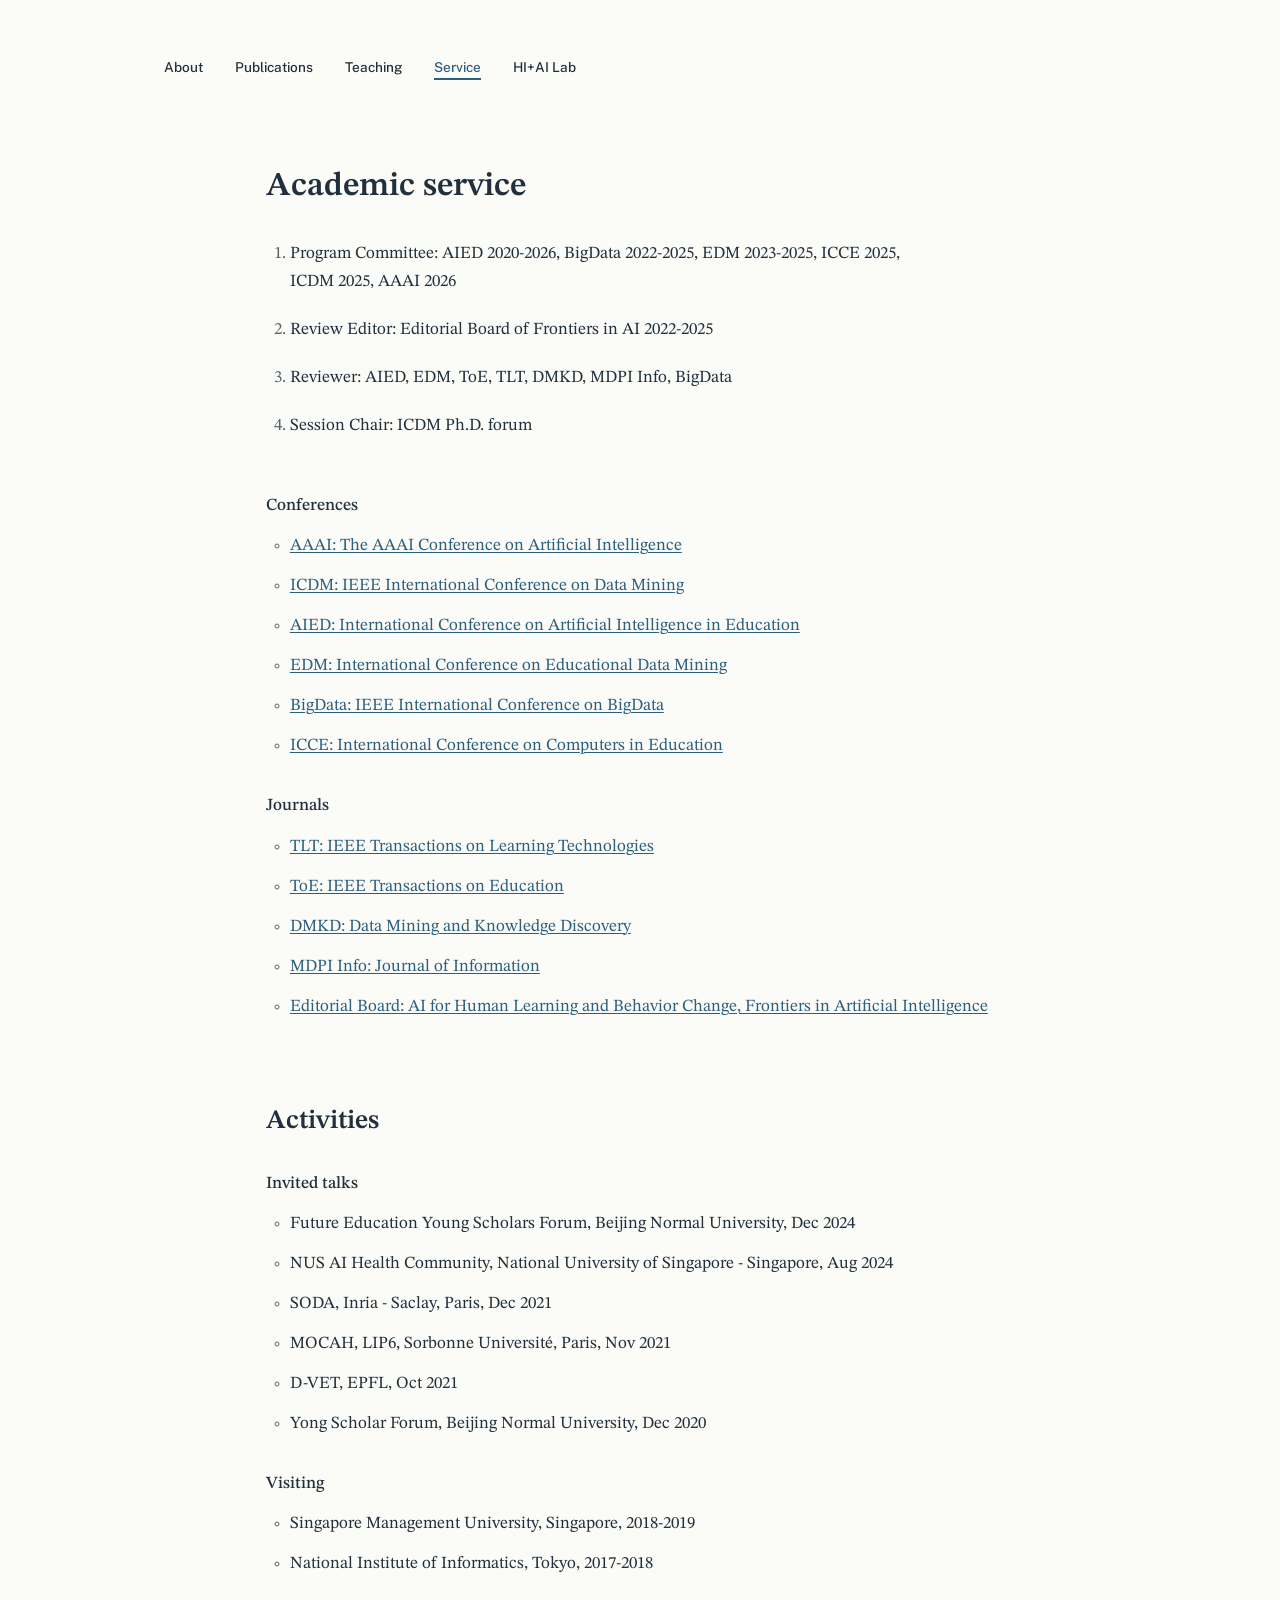
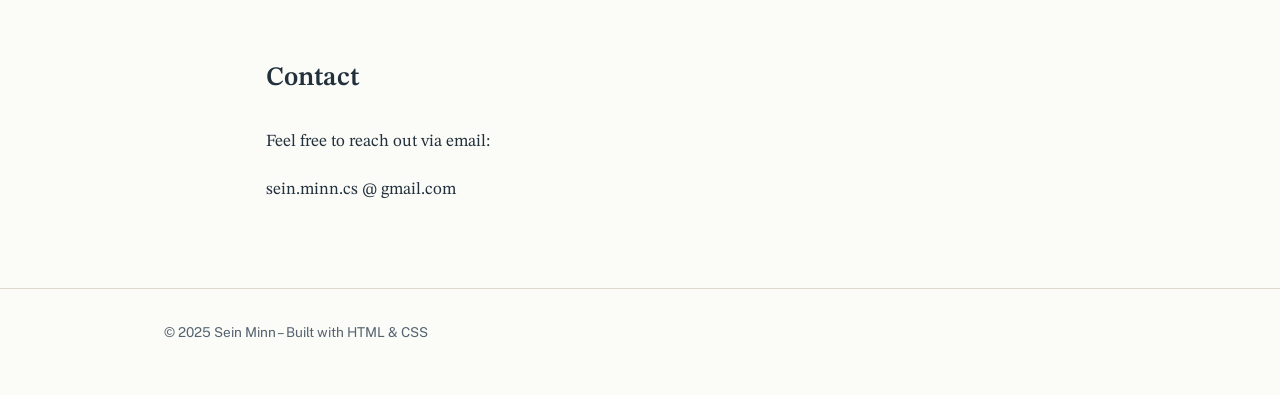
==== activities.html @ b14426c2 "Redesign: scholarly type system, content unchanged Every word, link, heading and the spaced email ad" ====
<!DOCTYPE html>
<html lang="en">
<head>
  <meta charset="utf-8">
  <meta name="viewport" content="width=device-width, initial-scale=1">
  <title> Service - Sein Minn</title>
  <link rel="preconnect" href="https://fonts.googleapis.com">
  <link rel="preconnect" href="https://fonts.gstatic.com" crossorigin>
  <link rel="stylesheet" href="https://fonts.googleapis.com/css2?family=Public+Sans:wght@400;500&family=STIX+Two+Text:ital,wght@0,400;0,500;0,600;1,400&display=swap">
  <link rel="stylesheet" href="styles.css">
</head>
<body>
  <header class="site-header">
    <nav class="site-nav frame" aria-label="Primary">
      <a href="index.html">About</a>
      <a href="publications.html">Publications</a>
      <a href="teaching.html">Teaching</a>
      <a href="activities.html" aria-current="page">Service</a>
      <a href="lab.html">HI+AI Lab</a>
    </nav>
  </header>

  <main>
    <section id="Service" class="col">
      <h1>Academic service</h1>
      <ol class="citation-list">
        <li>Program Committee: AIED 2020-2026, BigData 2022-2025, EDM 2023-2025, ICCE 2025, ICDM 2025, AAAI 2026</li>
        <li>Review Editor: Editorial Board of Frontiers in AI 2022-2025</li>
        <li>Reviewer: AIED, EDM, ToE, TLT, DMKD, MDPI Info, BigData</li>
        <li>Session Chair: ICDM Ph.D. forum</li>
      </ol>

      <ul class="venues">
        <li>
          Conferences
          <ul>
            <li><a href="https://aaai.org/conference/aaai/" target="_blank">AAAI: The AAAI Conference on Artificial Intelligence</a></li>
            <li><a href="https://ieeexplore.ieee.org/xpl/conhome/1000179/all-proceedings" target="_blank">ICDM: IEEE International Conference on Data Mining</a></li>
            <li><a href="https://iaied.org/conferences" target="_blank">AIED: International Conference on Artificial Intelligence in Education</a></li>
            <li><a href="https://educationaldatamining.org/conferences/" target="_blank">EDM: International Conference on Educational Data Mining</a></li>
            <li><a href="https://bigdataieee.org/" target="_blank">BigData: IEEE International Conference on BigData</a></li>
            <li><a href="https://dblp.org/db/conf/icce/index.html" target="_blank">ICCE: International Conference on Computers in Education</a></li>
          </ul>
        </li>
        <li>
          Journals
          <ul>
            <li><a href="https://ieeexplore.ieee.org/xpl/RecentIssue.jsp?punumber=4620076" target="_blank">TLT: IEEE Transactions on Learning Technologies</a></li>
            <li><a href="https://ieeexplore.ieee.org/xpl/RecentIssue.jsp?punumber=13" target="_blank">ToE: IEEE Transactions on Education</a></li>
            <li><a href="https://link.springer.com/journal/10618" target="_blank">DMKD: Data Mining and Knowledge Discovery</a></li>
            <li><a href="https://www.mdpi.com/journal/information" target="_blank">MDPI Info: Journal of Information</a></li>
            <li><a href="https://www.frontiersin.org/journals/artificial-intelligence/sections/ai-for-human-learning-and-behavior-change" target="_blank">Editorial Board: AI for Human Learning and Behavior Change, Frontiers in Artificial Intelligence</a></li>
          </ul>
        </li>
      </ul>
    </section>

    <section id="Activities" class="col">
      <h2>Activities</h2>
      <ul class="venues">
        <li>
          Invited talks
          <ul>
            <li>Future Education Young Scholars Forum, Beijing Normal University, Dec 2024</li>
            <li>NUS AI Health Community, National University of Singapore - Singapore, Aug 2024</li>
            <li>SODA, Inria - Saclay, Paris, Dec 2021</li>
            <li>MOCAH, LIP6, Sorbonne Université, Paris, Nov 2021</li>
            <li>D-VET, EPFL, Oct 2021</li>
            <li>Yong Scholar Forum, Beijing Normal University, Dec 2020</li>
          </ul>
        </li>
        <li>
          Visiting
          <ul>
            <li>Singapore Management University, Singapore, 2018-2019</li>
            <li>National Institute of Informatics, Tokyo, 2017-2018</li>
          </ul>
        </li>
      </ul>
    </section>

    <section id="contact" class="col">
      <h2>Contact</h2>
      <p>Feel free to reach out via email:</p>
      <p class="contact-email">sein.minn.cs @ gmail.com</p>
    </section>
  </main>

  <footer class="site-footer">
    <div class="frame">© 2025 Sein Minn – Built with HTML &amp; CSS</div>
  </footer>
</body>
</html>
---- styles.css ----
/* ============================================================================
   Sein Minn — academic portfolio
   One stylesheet, no build step. Organised top-down:
   tokens > reset > base type > layout > components > page overrides > queries.
   Every colour, size and space is a custom property; raw values below :root
   are limited to hairline border widths.
   ========================================================================== */

/* --- Tokens --------------------------------------------------------------- */

:root {
  /* Colour. --accent is reserved for interactive and wayfinding elements. */
  --paper: #FBFBF8;
  --band: #F3F1EA;
  --ink: #22303C;
  --ink-soft: #54636F;
  --accent: #2C5F7C;
  --accent-deep: #1E4258;
  --rule: #DDD9CF;

  /* Type */
  --serif: "STIX Two Text", Georgia, "Times New Roman", serif;
  --sans: "Public Sans", -apple-system, BlinkMacSystemFont, "Segoe UI", sans-serif;

  --t1: 0.8rem;
  --t2: 1rem;
  --t3: 1.25rem;
  --t4: 1.563rem;
  --t5: 1.953rem;
  --t6: 2.441rem;

  --leading-prose: 1.65;
  --leading-tight: 1.25;

  /* Space */
  --s1: 4px;
  --s2: 8px;
  --s3: 12px;
  --s4: 20px;
  --s5: 32px;
  --s6: 52px;
  --s7: 84px;

  /* Layout */
  --gutter: var(--s4);
  --measure: 44rem;   /* the reading column: prose, headings, lists, portrait row */
  --frame: 56rem;     /* chrome only: nav and footer */
  --portrait: 12.5rem;
  --date-col: 6rem;

  --motion: 140ms;
}

/* --- Reset ---------------------------------------------------------------- */

*,
*::before,
*::after {
  box-sizing: border-box;
}

/* Margins flow one direction: bottom margins plus section padding, so no two
   components ever fight over the gap between them. The single exception is a
   nested list, which has no preceding element to hang a bottom margin off. */
body,
h1,
h2,
h3,
h4,
p,
ul,
ol,
figure,
blockquote {
  margin: 0;
}

img {
  display: block;
  max-width: 100%;
  height: auto;
}

/* --- Base type ------------------------------------------------------------ */

html {
  -webkit-text-size-adjust: 100%;
  font-size: 106.25%; /* 17px root — STIX needs it; the whole rem scale follows */
}

body {
  background-color: var(--paper);
  color: var(--ink);
  font-family: var(--serif);
  font-size: var(--t2);
  line-height: var(--leading-prose);
  font-synthesis-weight: none;
}

p {
  margin-bottom: var(--s4);
}

p:last-child {
  margin-bottom: 0;
}

h1,
h2,
h3,
h4 {
  font-family: var(--serif);
  font-weight: 600;
  line-height: var(--leading-tight);
  color: var(--ink);
  margin-bottom: var(--s5);
}

h1 {
  font-size: var(--t5);
}

h2 {
  font-size: var(--t4);
}

h3 {
  font-size: var(--t3);
}

h4 {
  font-size: var(--t2);
  margin-bottom: var(--s3);
}

strong {
  font-weight: 600;
}

/* Prose links keep their underline — this audience expects it. Only the nav
   and the profile row opt out. */
a {
  color: var(--accent);
  text-decoration: underline;
  text-decoration-thickness: 1px;
  text-underline-offset: 2px;
}

a:hover {
  color: var(--accent-deep);
}

:focus-visible {
  outline: 2px solid var(--accent-deep);
  outline-offset: 2px;
}

/* --- Layout primitives ---------------------------------------------------- */

.frame,
.col {
  width: 100%;
  margin-inline: auto;
  padding-inline: var(--gutter);
}

.frame {
  max-width: calc(var(--frame) + 2 * var(--gutter));
}

.col {
  max-width: calc(var(--measure) + 2 * var(--gutter));
}

main {
  padding-top: var(--s7);
}

main > * + * {
  margin-top: var(--s7);
}

/* --- Lists ---------------------------------------------------------------- */

/* Hanging indent is the browser default with outside markers; the job here is
   the rhythm between items and a quieter marker. */
ul,
ol {
  padding-left: 1.4em;
}

li {
  margin-bottom: var(--s3);
}

li:last-child {
  margin-bottom: 0;
}

li::marker {
  color: var(--ink-soft);
}

li > ul,
li > ol {
  margin-top: var(--s3);
}

/* --- Nav ------------------------------------------------------------------ */

.site-header {
  padding-block: var(--s5) 0;
}

.site-nav {
  display: flex;
  flex-wrap: wrap;
  gap: var(--s2) var(--s5);
}

.site-nav a {
  font-family: var(--sans);
  font-size: var(--t1);
  font-weight: 500;
  color: var(--ink);
  text-decoration: none;
  padding-block: var(--s1);
}

.site-nav a:hover {
  color: var(--accent-deep);
  text-decoration: underline;
  text-decoration-thickness: 1px;
  text-underline-offset: 6px;
}

.site-nav a[aria-current="page"] {
  color: var(--accent);
  text-decoration: underline;
  text-decoration-thickness: 2px;
  text-underline-offset: 6px;
}

/* --- Epigraph ------------------------------------------------------------- */

/* The site's single large typographic moment (DECISIONS D-03). The rule sits on
   the paragraph, not the column, so it lands on the page's reading edge rather
   than out in the gutter. */
.epigraph p {
  border-left: 3px solid var(--accent);
  padding-left: var(--s5);
  max-width: calc(32ch + var(--s5));
  font-size: clamp(1.6rem, 4vw, 2.6rem);
  font-weight: 400;
  line-height: var(--leading-tight);
  text-wrap: pretty;
}

/* --- Profile -------------------------------------------------------------- */

.profile-links {
  font-family: var(--sans);
  font-size: var(--t1);
  color: var(--rule); /* inherited by the literal "|" separators */
}

.profile-links a {
  text-decoration: none;
}

.profile-links a:hover {
  text-decoration: underline;
  text-decoration-thickness: 1px;
  text-underline-offset: 3px;
}

.profile {
  display: grid;
  gap: var(--s5);
}

.portrait {
  width: var(--portrait);
  aspect-ratio: 4 / 5;
  object-fit: cover;
  border-radius: 4px;
}

/* --- News timeline -------------------------------------------------------- */

/* The only list on the site that gets a spine, because News is the only list
   that is genuinely a time sequence (DECISIONS D-08). */
.news-list {
  list-style: none;
  padding-left: var(--s5);
  border-left: 1px solid var(--rule);
}

.news-list li {
  margin-bottom: var(--s4);
  max-width: 80ch;
}

.news-date {
  font-family: var(--sans);
  font-size: var(--t1);
  font-weight: 500;
  color: var(--ink-soft);
  display: block;
  margin-bottom: var(--s1);
}

/* --- Recruitment band ----------------------------------------------------- */

/* The site's only full-bleed background (DECISIONS D-09). Resist adding more. */
.recruit-band {
  background-color: var(--band);
  padding-block: var(--s6);
}

.recruit-label {
  margin-bottom: var(--s2);
}

p:has(+ .recruit-label) {
  margin-bottom: var(--s6);
}

.requirements {
  padding-left: var(--s4);
}

/* Each requirement keeps its literal "- [ ]" characters; the hanging indent
   just lets that authored marker behave like one. */
.req,
.req-note {
  display: block;
}

.req {
  padding-left: 2.6rem;
  text-indent: -2.6rem;
}

.req:has(+ .req-note) {
  margin-bottom: var(--s3);
}

/* --- Contact -------------------------------------------------------------- */

/* The email line is deliberately unstyled: body serif, body size, the authored
   spacing left alone (DECISIONS D-10). The .contact-email hook stays in the
   markup for any later progressive enhancement. */

/* --- Footer --------------------------------------------------------------- */

.site-footer {
  margin-top: var(--s7);
  padding-block: var(--s5) var(--s6);
  font-family: var(--sans);
  font-size: var(--t1);
  color: var(--ink-soft);
  border-top: 1px solid var(--rule);
}

/* --- Page overrides ------------------------------------------------------- */

/* The old stylesheet carried the lab's name in red; D-05 allows no second
   accent, so the emphasis the author wanted is carried by weight alone. */
.lab-name {
  font-weight: 600;
}

/* Two-level service/activity lists. The outer item is a category label, not an
   entry, so it drops its marker and picks up weight; the entries under it keep
   the base list treatment. */
.venues {
  list-style: none;
  padding-left: 0;
}

.venues > li {
  margin-bottom: var(--s5);
  font-weight: 500;
}

.venues > li > ul {
  font-weight: 400;
}

.citation-list:has(+ .venues) {
  margin-bottom: var(--s6);
}

/* Publications and the lab's project entries: citation text stays as authored,
   so the only job is a comfortable measure and breathing room between entries. */
.citation-list li {
  margin-bottom: var(--s4);
  max-width: 80ch;
}

.project {
  margin-bottom: var(--s7);
}

.project:last-child {
  margin-bottom: 0;
}

.project h4 {
  font-family: var(--sans);
  font-size: var(--t1);
  font-weight: 500;
  color: var(--ink-soft);
  margin-bottom: var(--s3);
}

.lede {
  max-width: 72ch;
}

/* --- Media queries -------------------------------------------------------- */

@media (min-width: 768px) {
  :root {
    --gutter: var(--s6);
  }

  .site-header {
    padding-block: var(--s6) 0;
  }

  .profile {
    grid-template-columns: var(--portrait) 1fr;
    align-items: start;
    column-gap: var(--s5);
  }

  /* Dates step out of the flow into their own column, turning the list into a
     two-column timeline. The span is left in place in the source. */
  .news-list li {
    position: relative;
    padding-left: calc(var(--date-col) + var(--s4));
  }

  .news-date {
    position: absolute;
    left: 0;
    top: 0;
    width: var(--date-col);
    margin-bottom: 0;
    line-height: var(--leading-prose);
  }
}

@media (max-width: 479px) {
  .epigraph p {
    padding-left: var(--s4);
    font-size: var(--t4);
  }
}

@media (prefers-reduced-motion: no-preference) {
  a {
    transition: color var(--motion) ease, text-decoration-color var(--motion) ease;
  }
}
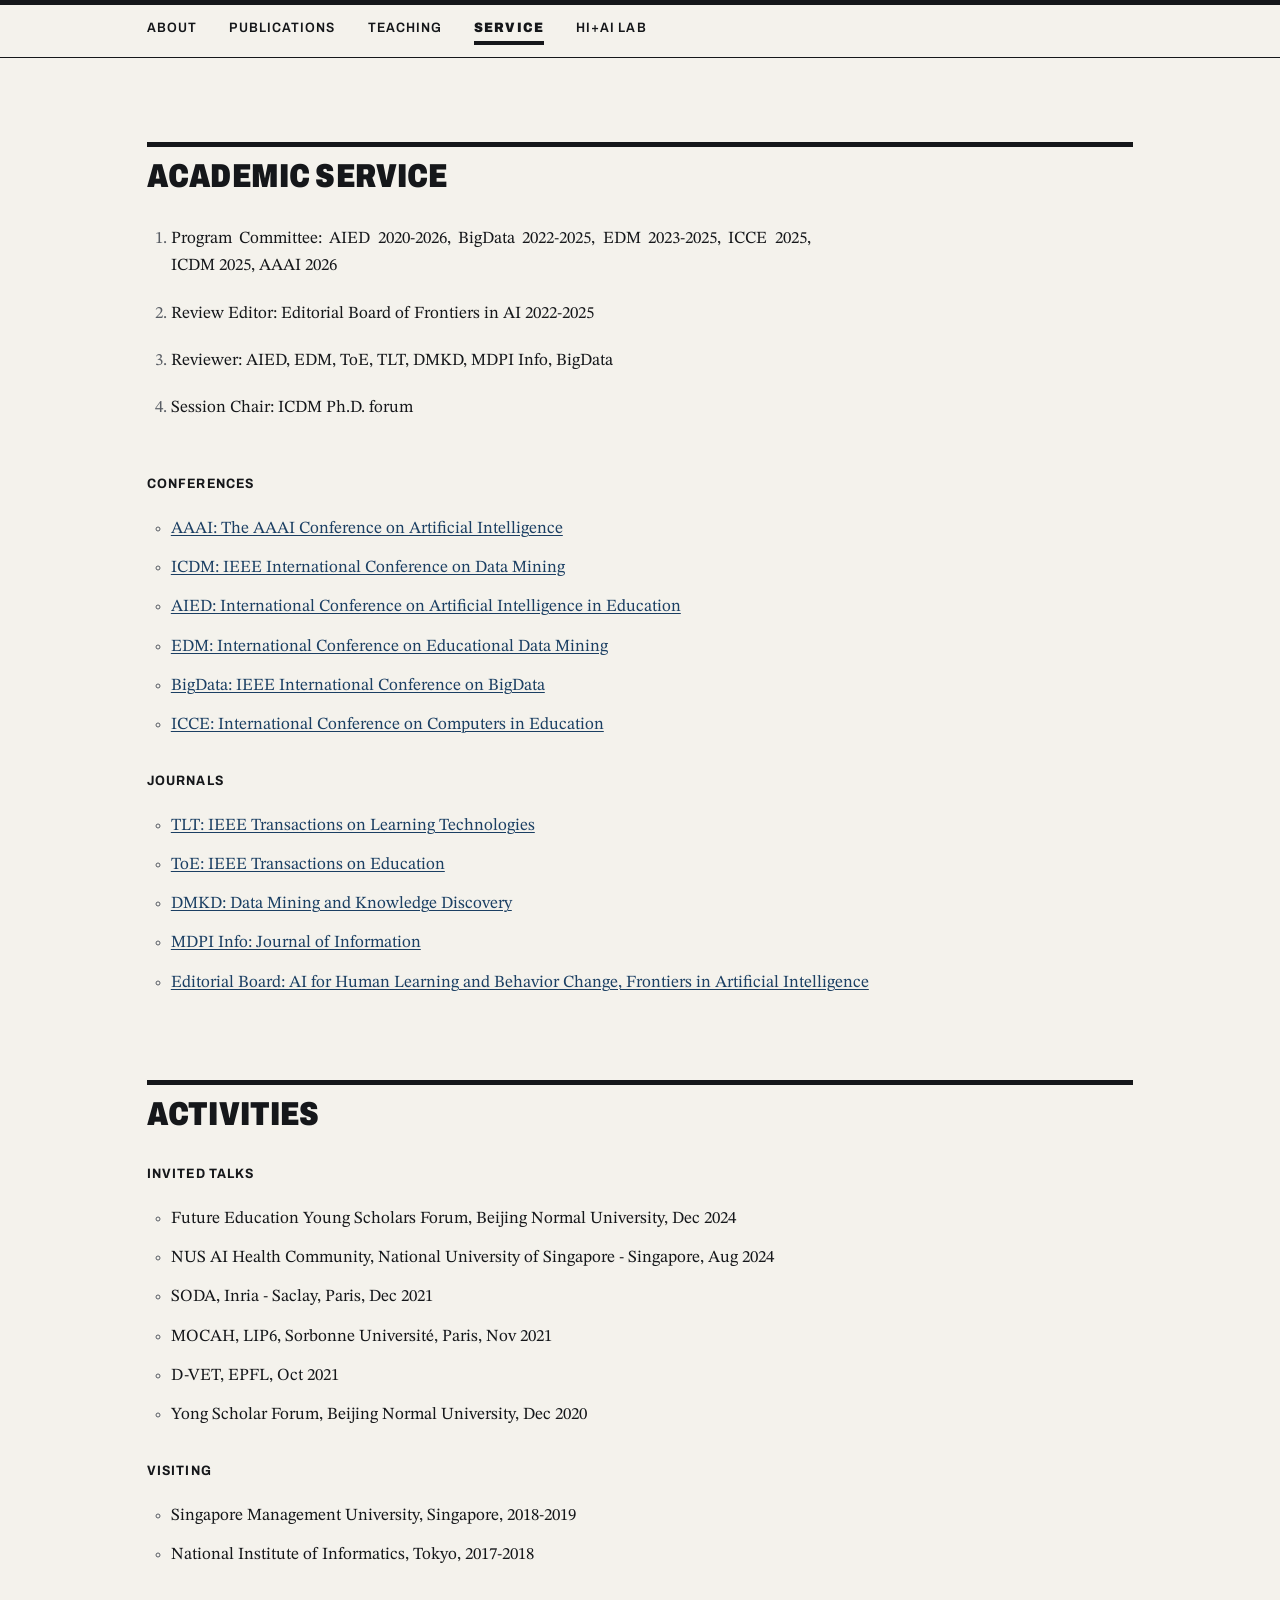
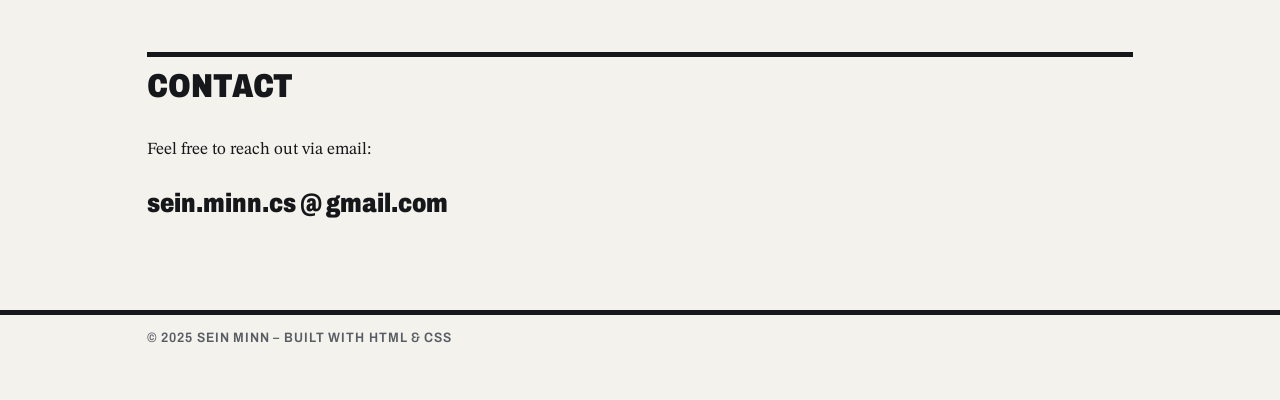
==== commit cf4d5305: "feat: newspaper theme" ====
--- a/activities.html
+++ b/activities.html
@@ -6,7 +6,7 @@
   <title> Service - Sein Minn</title>
   <link rel="preconnect" href="https://fonts.googleapis.com">
   <link rel="preconnect" href="https://fonts.gstatic.com" crossorigin>
-  <link rel="stylesheet" href="https://fonts.googleapis.com/css2?family=Public+Sans:wght@400;500&family=STIX+Two+Text:ital,wght@0,400;0,500;0,600;1,400&display=swap">
+  <link rel="stylesheet" href="https://fonts.googleapis.com/css2?family=Archivo:wdth,wght@75..112,400..900&amp;family=STIX+Two+Text:ital,wght@0,400;0,600;1,400&amp;display=swap">
   <link rel="stylesheet" href="styles.css">
 </head>
 <body>
--- a/styles.css
+++ b/styles.css
@@ -1,26 +1,32 @@
 /* ============================================================================
-   Sein Minn — academic portfolio
+   Sein Minn — academic portfolio, editorial/newsprint direction
    One stylesheet, no build step. Organised top-down:
    tokens > reset > base type > layout > components > page overrides > queries.
-   Every colour, size and space is a custom property; raw values below :root
-   are limited to hairline border widths.
+
+   The register is broadsheet, not poster: heavy condensed display type, hard
+   rules, zero radius, newsprint stock, single-ink photography. Body copy stays
+   in a serif because the recruitment section runs to ~800 words, and a
+   newspaper sets its body in serif for exactly that reason.
    ========================================================================== */
 
 /* --- Tokens --------------------------------------------------------------- */
 
 :root {
-  /* Colour. --accent is reserved for interactive and wayfinding elements. */
-  --paper: #FBFBF8;
-  --band: #F3F1EA;
-  --ink: #22303C;
-  --ink-soft: #54636F;
-  --accent: #2C5F7C;
-  --accent-deep: #1E4258;
-  --rule: #DDD9CF;
-
-  /* Type */
+  /* Newsprint and printing ink. --accent is reserved for links. */
+  --paper: #F4F2EC;
+  --band: #E7E3D9;
+  --ink: #15171A;
+  --ink-soft: #585D64;
+  --accent: #1B3F63;
+  --accent-deep: #0E2438;
+  --rule: #C2BDB1;
+
+  /* Type. Archivo is variable on both width and weight, so the display face is
+     the body face compressed and blacked — one family doing two jobs. */
   --serif: "STIX Two Text", Georgia, "Times New Roman", serif;
-  --sans: "Public Sans", -apple-system, BlinkMacSystemFont, "Segoe UI", sans-serif;
+  --sans: "Archivo", "Helvetica Neue", Arial, sans-serif;
+  --condensed: 80%;
+  --semi-condensed: 90%;
 
   --t1: 0.8rem;
   --t2: 1rem;
@@ -29,8 +35,8 @@
   --t5: 1.953rem;
   --t6: 2.441rem;
 
-  --leading-prose: 1.65;
-  --leading-tight: 1.25;
+  --leading-prose: 1.6;
+  --leading-tight: 1.04;
 
   /* Space */
   --s1: 4px;
@@ -41,11 +47,16 @@
   --s6: 52px;
   --s7: 84px;
 
+  /* Rules. A broadsheet has a small vocabulary of weights; these are it. */
+  --rule-heavy: 5px;
+  --rule-mid: 2px;
+  --rule-hair: 1px;
+
   /* Layout */
   --gutter: var(--s4);
-  --measure: 44rem;   /* the reading column: prose, headings, lists, portrait row */
-  --frame: 56rem;     /* chrome only: nav and footer */
-  --portrait: 12.5rem;
+  --measure: 44rem;   /* the reading column */
+  --frame: 58rem;     /* masthead, hero headline, footer */
+  --portrait: 13rem;
   --date-col: 6rem;
 
   --motion: 140ms;
@@ -97,6 +108,19 @@
   font-synthesis-weight: none;
 }
 
+/* Justified body text — paragraphs and list items alike. Justification without
+   hyphenation opens rivers of whitespace, so the two ship together; hyphens:
+   auto relies on the lang attribute every page carries. Headings stay
+   ragged-right: a justified headline tears open gaps that read as broken. */
+p,
+li {
+  text-align: justify;
+  hyphens: auto;
+  /* Never break a word shorter than 6 letters, and never leave fewer than 3
+     on either side of the break. */
+  hyphenate-limit-chars: 6 3 3;
+}
+
 p {
   margin-bottom: var(--s4);
 }
@@ -105,31 +129,45 @@
   margin-bottom: 0;
 }
 
+/* Section heads are the paper's structural signal: condensed black caps under a
+   heavy rule. The rule belongs to the heading, so a section can never be
+   separated from its own divider. */
 h1,
-h2,
-h3,
+h2 {
+  font-family: var(--sans);
+  font-weight: 900;
+  font-stretch: var(--condensed);
+  font-size: var(--t5);
+  line-height: var(--leading-tight);
+  text-transform: uppercase;
+  letter-spacing: 0.005em;
+  color: var(--ink);
+  border-top: var(--rule-heavy) solid var(--ink);
+  padding-top: var(--s3);
+  margin-bottom: var(--s5);
+}
+
+/* Article titles run long and stay sentence-case; caps would make them a wall. */
+h3 {
+  font-family: var(--sans);
+  font-weight: 800;
+  font-stretch: var(--semi-condensed);
+  font-size: var(--t4);
+  line-height: 1.12;
+  margin-bottom: var(--s4);
+}
+
+/* A standfirst label — the smallest step in the display hierarchy. */
 h4 {
-  font-family: var(--serif);
-  font-weight: 600;
-  line-height: var(--leading-tight);
-  color: var(--ink);
-  margin-bottom: var(--s5);
-}
-
-h1 {
-  font-size: var(--t5);
-}
-
-h2 {
-  font-size: var(--t4);
-}
-
-h3 {
-  font-size: var(--t3);
-}
-
-h4 {
-  font-size: var(--t2);
+  font-family: var(--sans);
+  font-weight: 700;
+  font-stretch: var(--semi-condensed);
+  font-size: var(--t1);
+  text-transform: uppercase;
+  letter-spacing: 0.08em;
+  color: var(--ink-soft);
+  border-top: var(--rule-hair) solid var(--rule);
+  padding-top: var(--s2);
   margin-bottom: var(--s3);
 }
 
@@ -137,8 +175,6 @@
   font-weight: 600;
 }
 
-/* Prose links keep their underline — this audience expects it. Only the nav
-   and the profile row opt out. */
 a {
   color: var(--accent);
   text-decoration: underline;
@@ -151,7 +187,7 @@
 }
 
 :focus-visible {
-  outline: 2px solid var(--accent-deep);
+  outline: var(--rule-mid) solid var(--accent-deep);
   outline-offset: 2px;
 }
 
@@ -169,11 +205,29 @@
 }
 
 .col {
-  max-width: calc(var(--measure) + 2 * var(--gutter));
+  max-width: calc(var(--frame) + 2 * var(--gutter));
+}
+
+/* Prose caps at the reading measure and hangs left; the air collects on the
+   right, where a broadsheet keeps it. */
+.col > * {
+  max-width: var(--measure);
+}
+
+/* Section rules and the briefs' date column are the exceptions: the rule spans
+   the full page width, and the briefs widen by exactly the date column so their
+   text still lands on the measure. */
+.col > h1,
+.col > h2 {
+  max-width: none;
+}
+
+.col > .news-list {
+  max-width: calc(var(--measure) + var(--date-col) + var(--s4));
 }
 
 main {
-  padding-top: var(--s7);
+  padding-top: var(--s6);
 }
 
 main > * + * {
@@ -182,8 +236,6 @@
 
 /* --- Lists ---------------------------------------------------------------- */
 
-/* Hanging indent is the browser default with outside markers; the job here is
-   the rhythm between items and a quieter marker. */
 ul,
 ol {
   padding-left: 1.4em;
@@ -206,53 +258,59 @@
   margin-top: var(--s3);
 }
 
-/* --- Nav ------------------------------------------------------------------ */
-
+/* --- Masthead ------------------------------------------------------------- */
+
+/* Heavy rule over a hairline: the folio bar every broadsheet opens with. It
+   bleeds the full viewport, so it reads as page furniture rather than as a
+   section rule that missed its alignment. */
 .site-header {
-  padding-block: var(--s5) 0;
+  border-top: var(--rule-heavy) solid var(--ink);
+  border-bottom: var(--rule-hair) solid var(--ink);
 }
 
 .site-nav {
   display: flex;
   flex-wrap: wrap;
   gap: var(--s2) var(--s5);
+  padding-block: var(--s3);
 }
 
 .site-nav a {
   font-family: var(--sans);
   font-size: var(--t1);
-  font-weight: 500;
+  font-weight: 600;
+  font-stretch: var(--semi-condensed);
+  text-transform: uppercase;
+  letter-spacing: 0.08em;
   color: var(--ink);
   text-decoration: none;
-  padding-block: var(--s1);
 }
 
 .site-nav a:hover {
   color: var(--accent-deep);
-  text-decoration: underline;
-  text-decoration-thickness: 1px;
-  text-underline-offset: 6px;
 }
 
 .site-nav a[aria-current="page"] {
-  color: var(--accent);
-  text-decoration: underline;
-  text-decoration-thickness: 2px;
-  text-underline-offset: 6px;
-}
-
-/* --- Epigraph ------------------------------------------------------------- */
-
-/* The site's single large typographic moment (DECISIONS D-03). The rule sits on
-   the paragraph, not the column, so it lands on the page's reading edge rather
-   than out in the gutter. */
+  font-weight: 900;
+  border-bottom: 4px solid var(--ink);
+  padding-bottom: 2px;
+}
+
+/* --- Hero headline -------------------------------------------------------- */
+
+/* The Knight quotation set as the front-page headline: the widest measure on
+   the site, condensed black, leading closed right up. */
 .epigraph p {
-  border-left: 3px solid var(--accent);
-  padding-left: var(--s5);
-  max-width: calc(32ch + var(--s5));
-  font-size: clamp(1.6rem, 4vw, 2.6rem);
-  font-weight: 400;
+  border-bottom: var(--rule-mid) solid var(--ink);
+  padding-bottom: var(--s5);
+  font-family: var(--sans);
+  font-weight: 900;
+  font-stretch: 78%;
+  font-size: clamp(1.9rem, 4.4vw, 3.3rem);
   line-height: var(--leading-tight);
+  letter-spacing: -0.015em;
+  text-align: left;
+  hyphens: manual;
   text-wrap: pretty;
 }
 
@@ -261,17 +319,22 @@
 .profile-links {
   font-family: var(--sans);
   font-size: var(--t1);
+  font-weight: 600;
+  font-stretch: var(--semi-condensed);
+  text-transform: uppercase;
+  letter-spacing: 0.08em;
+  text-align: left;
+  hyphens: manual;
   color: var(--rule); /* inherited by the literal "|" separators */
 }
 
 .profile-links a {
+  color: var(--ink);
   text-decoration: none;
 }
 
 .profile-links a:hover {
-  text-decoration: underline;
-  text-decoration-thickness: 1px;
-  text-underline-offset: 3px;
+  color: var(--accent-deep);
 }
 
 .profile {
@@ -279,42 +342,65 @@
   gap: var(--s5);
 }
 
+/* Press photography: single ink, pushed contrast, square corners. */
 .portrait {
-  width: var(--portrait);
+  width: 100%;
   aspect-ratio: 4 / 5;
   object-fit: cover;
-  border-radius: 4px;
-}
-
-/* --- News timeline -------------------------------------------------------- */
-
-/* The only list on the site that gets a spine, because News is the only list
-   that is genuinely a time sequence (DECISIONS D-08). */
+  filter: grayscale(1) contrast(1.15);
+}
+
+/* The nameplate. Same condensed black as the section heads, so the name reads
+   as part of the page's structure rather than a caption tacked underneath. */
+.portrait-figure figcaption {
+  font-family: var(--sans);
+  font-weight: 900;
+  font-stretch: var(--condensed);
+  font-size: var(--t3);
+  line-height: 1.05;
+  text-transform: uppercase;
+  border-top: var(--rule-mid) solid var(--ink);
+  padding-top: var(--s2);
+  margin-top: var(--s2);
+}
+
+/* --- News ----------------------------------------------------------------- */
+
+/* Ruled briefs. News is the only list that is genuinely a time sequence, so it
+   is the only one that gets the date column and the rules between entries. */
 .news-list {
   list-style: none;
-  padding-left: var(--s5);
-  border-left: 1px solid var(--rule);
+  padding-left: 0;
+  border-top: var(--rule-hair) solid var(--rule);
 }
 
 .news-list li {
-  margin-bottom: var(--s4);
+  border-bottom: var(--rule-hair) solid var(--rule);
+  padding-block: var(--s4);
+  margin-bottom: 0;
   max-width: 80ch;
 }
 
 .news-date {
+  display: block;
   font-family: var(--sans);
   font-size: var(--t1);
-  font-weight: 500;
+  font-weight: 700;
+  font-stretch: var(--semi-condensed);
+  text-transform: uppercase;
+  letter-spacing: 0.08em;
   color: var(--ink-soft);
-  display: block;
   margin-bottom: var(--s1);
 }
 
 /* --- Recruitment band ----------------------------------------------------- */
 
-/* The site's only full-bleed background (DECISIONS D-09). Resist adding more. */
+/* The site's only tinted block, boxed top and bottom in heavy rules the way a
+   paper boxes a standing notice. Resist adding more. */
 .recruit-band {
   background-color: var(--band);
+  border-top: var(--rule-heavy) solid var(--ink);
+  border-bottom: var(--rule-heavy) solid var(--ink);
   padding-block: var(--s6);
 }
 
@@ -326,54 +412,62 @@
   margin-bottom: var(--s6);
 }
 
+/* The requirements were authored as markdown checkboxes ("- [ ]") that plain
+   HTML renders literally. They are a real list now. */
 .requirements {
-  padding-left: var(--s4);
-}
-
-/* Each requirement keeps its literal "- [ ]" characters; the hanging indent
-   just lets that authored marker behave like one. */
-.req,
+  margin-bottom: var(--s3);
+}
+
+.requirements li {
+  margin-bottom: var(--s2);
+}
+
+/* The deadline closing each list qualifies the whole list, not one item, so it
+   sits outside it at the same indent. */
 .req-note {
-  display: block;
-}
-
-.req {
-  padding-left: 2.6rem;
-  text-indent: -2.6rem;
-}
-
-.req:has(+ .req-note) {
-  margin-bottom: var(--s3);
+  padding-left: 1.4em;
 }
 
 /* --- Contact -------------------------------------------------------------- */
 
-/* The email line is deliberately unstyled: body serif, body size, the authored
-   spacing left alone (DECISIONS D-10). The .contact-email hook stays in the
-   markup for any later progressive enhancement. */
+/* The address is the page's one piece of hard data, so it gets the data
+   treatment. The authored spacing inside it is left exactly alone. */
+.contact-email {
+  font-family: var(--sans);
+  font-weight: 900;
+  font-stretch: var(--condensed);
+  font-size: var(--t4);
+  text-align: left;
+  hyphens: manual;
+}
 
 /* --- Footer --------------------------------------------------------------- */
 
 .site-footer {
   margin-top: var(--s7);
-  padding-block: var(--s5) var(--s6);
+  padding-block: 0 var(--s6);
   font-family: var(--sans);
   font-size: var(--t1);
+  font-weight: 600;
+  font-stretch: var(--semi-condensed);
+  text-transform: uppercase;
+  letter-spacing: 0.08em;
   color: var(--ink-soft);
-  border-top: 1px solid var(--rule);
+  border-top: var(--rule-heavy) solid var(--ink);
+}
+
+.site-footer .frame {
+  padding-top: var(--s3);
 }
 
 /* --- Page overrides ------------------------------------------------------- */
 
-/* The old stylesheet carried the lab's name in red; D-05 allows no second
-   accent, so the emphasis the author wanted is carried by weight alone. */
 .lab-name {
   font-weight: 600;
 }
 
-/* Two-level service/activity lists. The outer item is a category label, not an
-   entry, so it drops its marker and picks up weight; the entries under it keep
-   the base list treatment. */
+/* Two-level service lists: the outer item is a category label, not an entry, so
+   it takes the label face and the entries under it revert to body copy. */
 .venues {
   list-style: none;
   padding-left: 0;
@@ -381,38 +475,39 @@
 
 .venues > li {
   margin-bottom: var(--s5);
-  font-weight: 500;
+  font-family: var(--sans);
+  font-size: var(--t1);
+  font-weight: 700;
+  font-stretch: var(--semi-condensed);
+  text-transform: uppercase;
+  letter-spacing: 0.08em;
 }
 
 .venues > li > ul {
+  margin-top: var(--s4);
+  font-family: var(--serif);
+  font-size: var(--t2);
   font-weight: 400;
-}
-
-.citation-list:has(+ .venues) {
-  margin-bottom: var(--s6);
-}
-
-/* Publications and the lab's project entries: citation text stays as authored,
-   so the only job is a comfortable measure and breathing room between entries. */
+  font-stretch: 100%;
+  text-transform: none;
+  letter-spacing: normal;
+}
+
 .citation-list li {
   margin-bottom: var(--s4);
   max-width: 80ch;
 }
 
+.citation-list:has(+ .venues) {
+  margin-bottom: var(--s6);
+}
+
 .project {
   margin-bottom: var(--s7);
 }
 
 .project:last-child {
   margin-bottom: 0;
-}
-
-.project h4 {
-  font-family: var(--sans);
-  font-size: var(--t1);
-  font-weight: 500;
-  color: var(--ink-soft);
-  margin-bottom: var(--s3);
 }
 
 .lede {
@@ -426,8 +521,8 @@
     --gutter: var(--s6);
   }
 
-  .site-header {
-    padding-block: var(--s6) 0;
+  main {
+    padding-top: var(--s7);
   }
 
   .profile {
@@ -436,8 +531,8 @@
     column-gap: var(--s5);
   }
 
-  /* Dates step out of the flow into their own column, turning the list into a
-     two-column timeline. The span is left in place in the source. */
+  /* Dates step out of the flow into their own column, turning the briefs into
+     a two-column timeline. The span stays put in the source. */
   .news-list li {
     position: relative;
     padding-left: calc(var(--date-col) + var(--s4));
@@ -446,22 +541,20 @@
   .news-date {
     position: absolute;
     left: 0;
-    top: 0;
+    top: var(--s4);
     width: var(--date-col);
     margin-bottom: 0;
-    line-height: var(--leading-prose);
   }
 }
 
 @media (max-width: 479px) {
   .epigraph p {
-    padding-left: var(--s4);
-    font-size: var(--t4);
+    font-size: var(--t5);
   }
 }
 
 @media (prefers-reduced-motion: no-preference) {
   a {
-    transition: color var(--motion) ease, text-decoration-color var(--motion) ease;
-  }
-}
+    transition: color var(--motion) ease;
+  }
+}
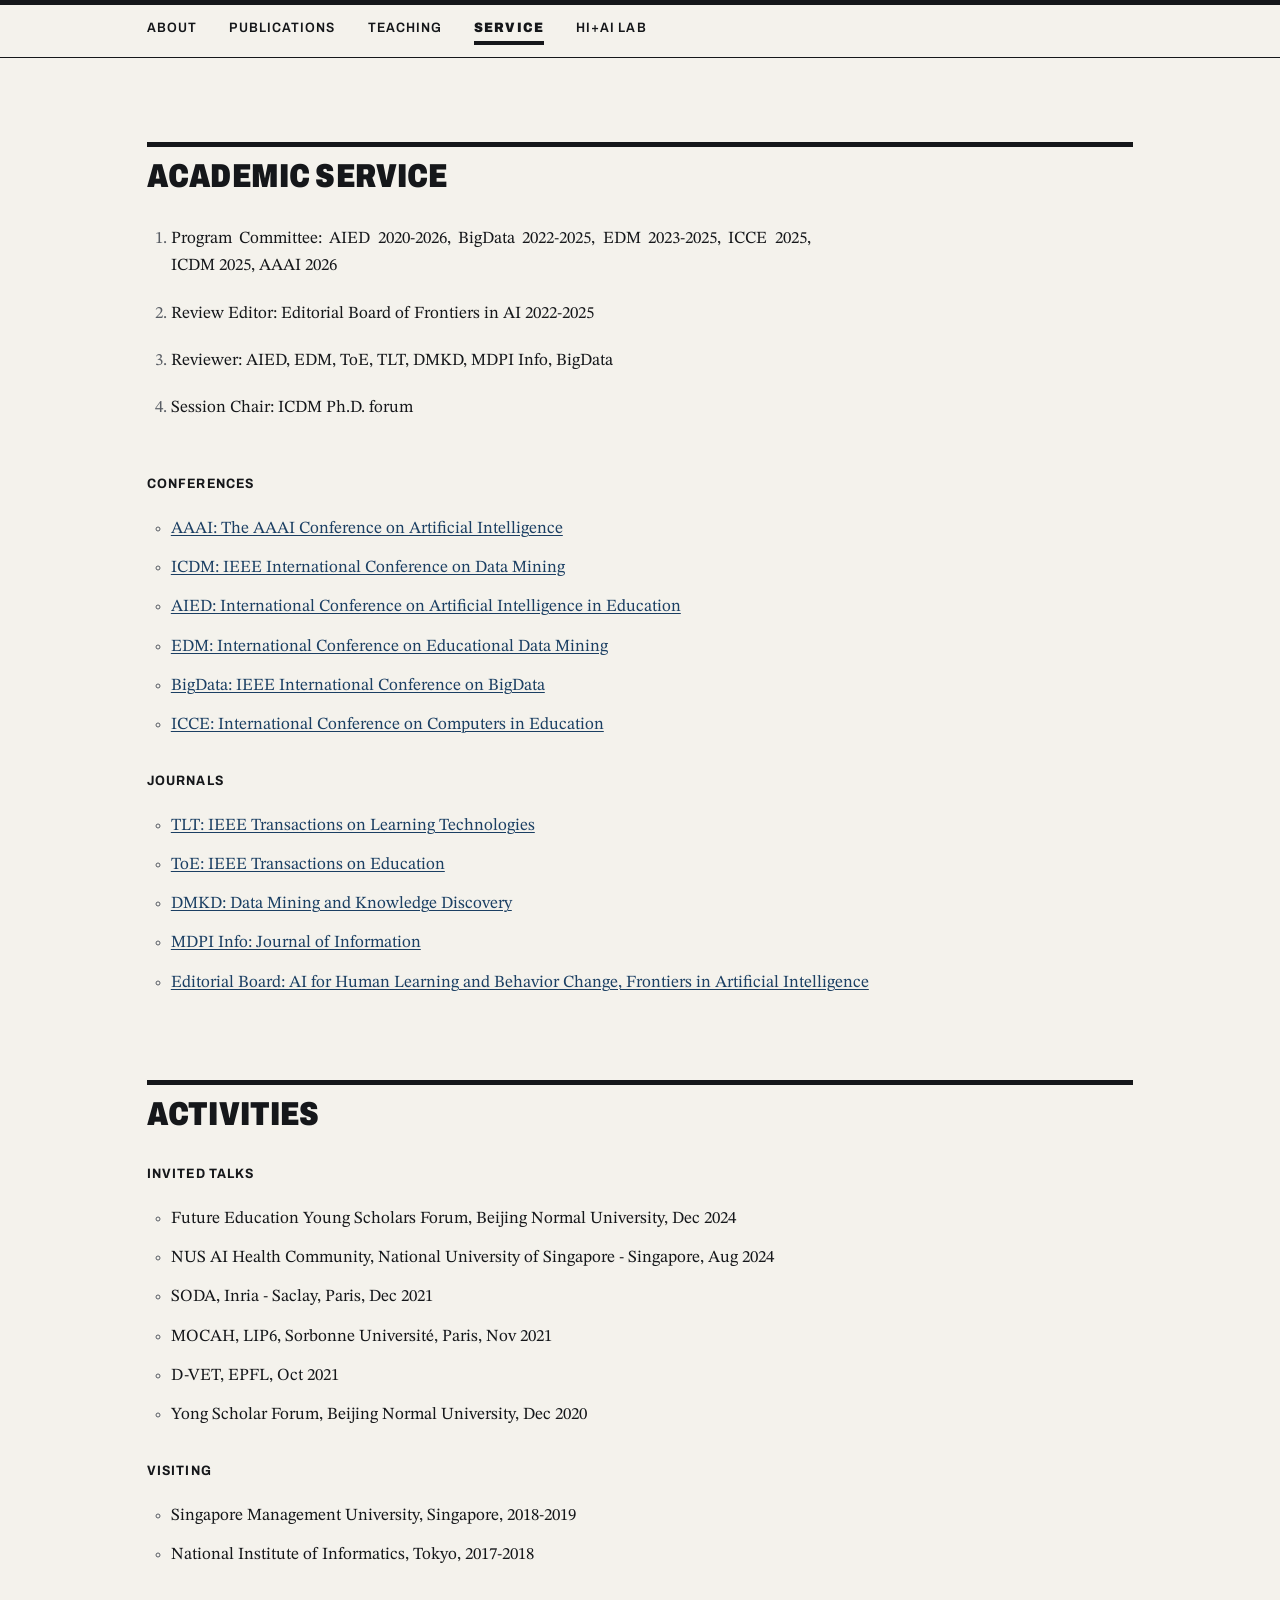
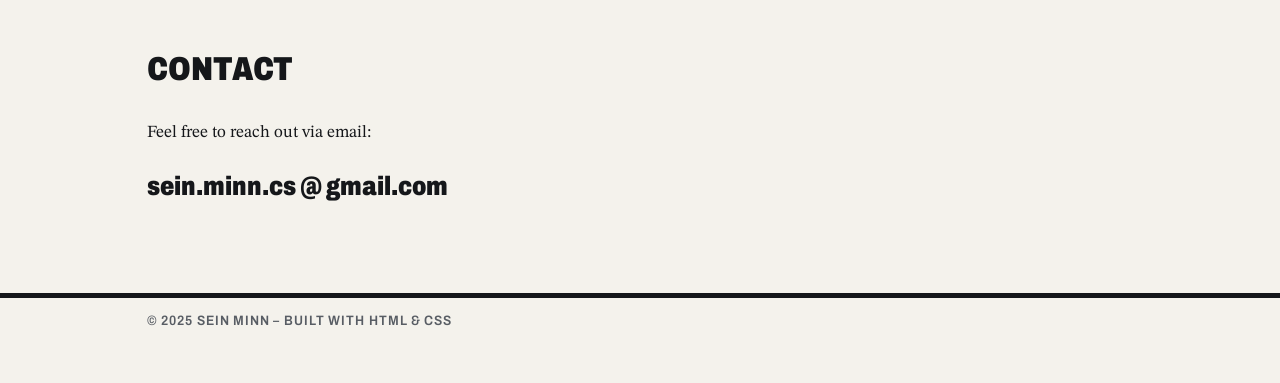
==== commit d00662e9: "feat: remove lines" ====
--- a/activities.html
+++ b/activities.html
@@ -79,7 +79,7 @@
       </ul>
     </section>
 
-    <section id="contact" class="col">
+    <section id="contact" class="col closing">
       <h2>Contact</h2>
       <p>Feel free to reach out via email:</p>
       <p class="contact-email">sein.minn.cs @ gmail.com</p>
--- a/styles.css
+++ b/styles.css
@@ -298,20 +298,37 @@
 
 /* --- Hero headline -------------------------------------------------------- */
 
-/* The Knight quotation set as the front-page headline: the widest measure on
-   the site, condensed black, leading closed right up. */
+/* The Knight quotation as a front-page pull-quote: the widest measure on the
+   site, condensed black, marked as a quotation by the heavy left rule and the
+   oversized opening mark rather than left to read as a headline. */
 .epigraph p {
+  border-left: var(--rule-heavy) solid var(--ink);
   border-bottom: var(--rule-mid) solid var(--ink);
+  padding-left: var(--s5);
   padding-bottom: var(--s5);
   font-family: var(--sans);
   font-weight: 900;
-  font-stretch: 78%;
-  font-size: clamp(1.9rem, 4.4vw, 3.3rem);
-  line-height: var(--leading-tight);
-  letter-spacing: -0.015em;
-  text-align: left;
-  hyphens: manual;
-  text-wrap: pretty;
+  font-stretch: 82%;
+  font-size: clamp(1.5rem, 3.1vw, 2.4rem);
+  line-height: 1.22;
+  letter-spacing: -0.008em;
+  text-align: justify;
+  /* Justified display type opens gaps unless the renderer may hyphenate, but a
+     headline should only ever break a long word — hence the wide limits. */
+  hyphens: auto;
+  hyphenate-limit-chars: 9 4 4;
+}
+
+/* The opening mark runs inline so the text simply flows after it: no absolute
+   positioning to collide with the first line, and justification still works.
+   The empty alt text keeps it decorative — it is punctuation framing the
+   quotation, not content, and screen readers already get <blockquote>. */
+.epigraph p::before {
+  content: "\201C" / "";
+  font-size: 2.4em;
+  line-height: 0;
+  vertical-align: -0.34em;
+  margin-right: 0.04em;
 }
 
 /* --- Profile -------------------------------------------------------------- */
@@ -342,12 +359,11 @@
   gap: var(--s5);
 }
 
-/* Press photography: single ink, pushed contrast, square corners. */
+/* Press photography: full colour, square corners. */
 .portrait {
   width: 100%;
   aspect-ratio: 4 / 5;
   object-fit: cover;
-  filter: grayscale(1) contrast(1.15);
 }
 
 /* The nameplate. Same condensed black as the section heads, so the name reads
@@ -402,6 +418,15 @@
   border-top: var(--rule-heavy) solid var(--ink);
   border-bottom: var(--rule-heavy) solid var(--ink);
   padding-block: var(--s6);
+}
+
+/* No rule over the closing sections. The band already carries a heavy rule at
+   its own edge, and Contact is followed immediately by the footer's — two heavy
+   rules a few lines apart read as a stutter, not a hierarchy. */
+.recruit-band h2,
+.closing h2 {
+  border-top: 0;
+  padding-top: 0;
 }
 
 .recruit-label {
@@ -547,9 +572,19 @@
   }
 }
 
-@media (max-width: 479px) {
+/* On a phone the quote gets only three or four words to a line, and justifying
+   that few opens holes. The display size steps down so more words fit, and the
+   hyphenation limits relax so the renderer can actually fill a line instead of
+   stretching the spaces. */
+@media (max-width: 599px) {
   .epigraph p {
-    font-size: var(--t5);
+    font-size: clamp(1.15rem, 4.6vw, 1.5rem);
+    padding-left: var(--s4);
+    hyphenate-limit-chars: 6 3 3;
+  }
+
+  .epigraph p::before {
+    font-size: 2em;
   }
 }
 
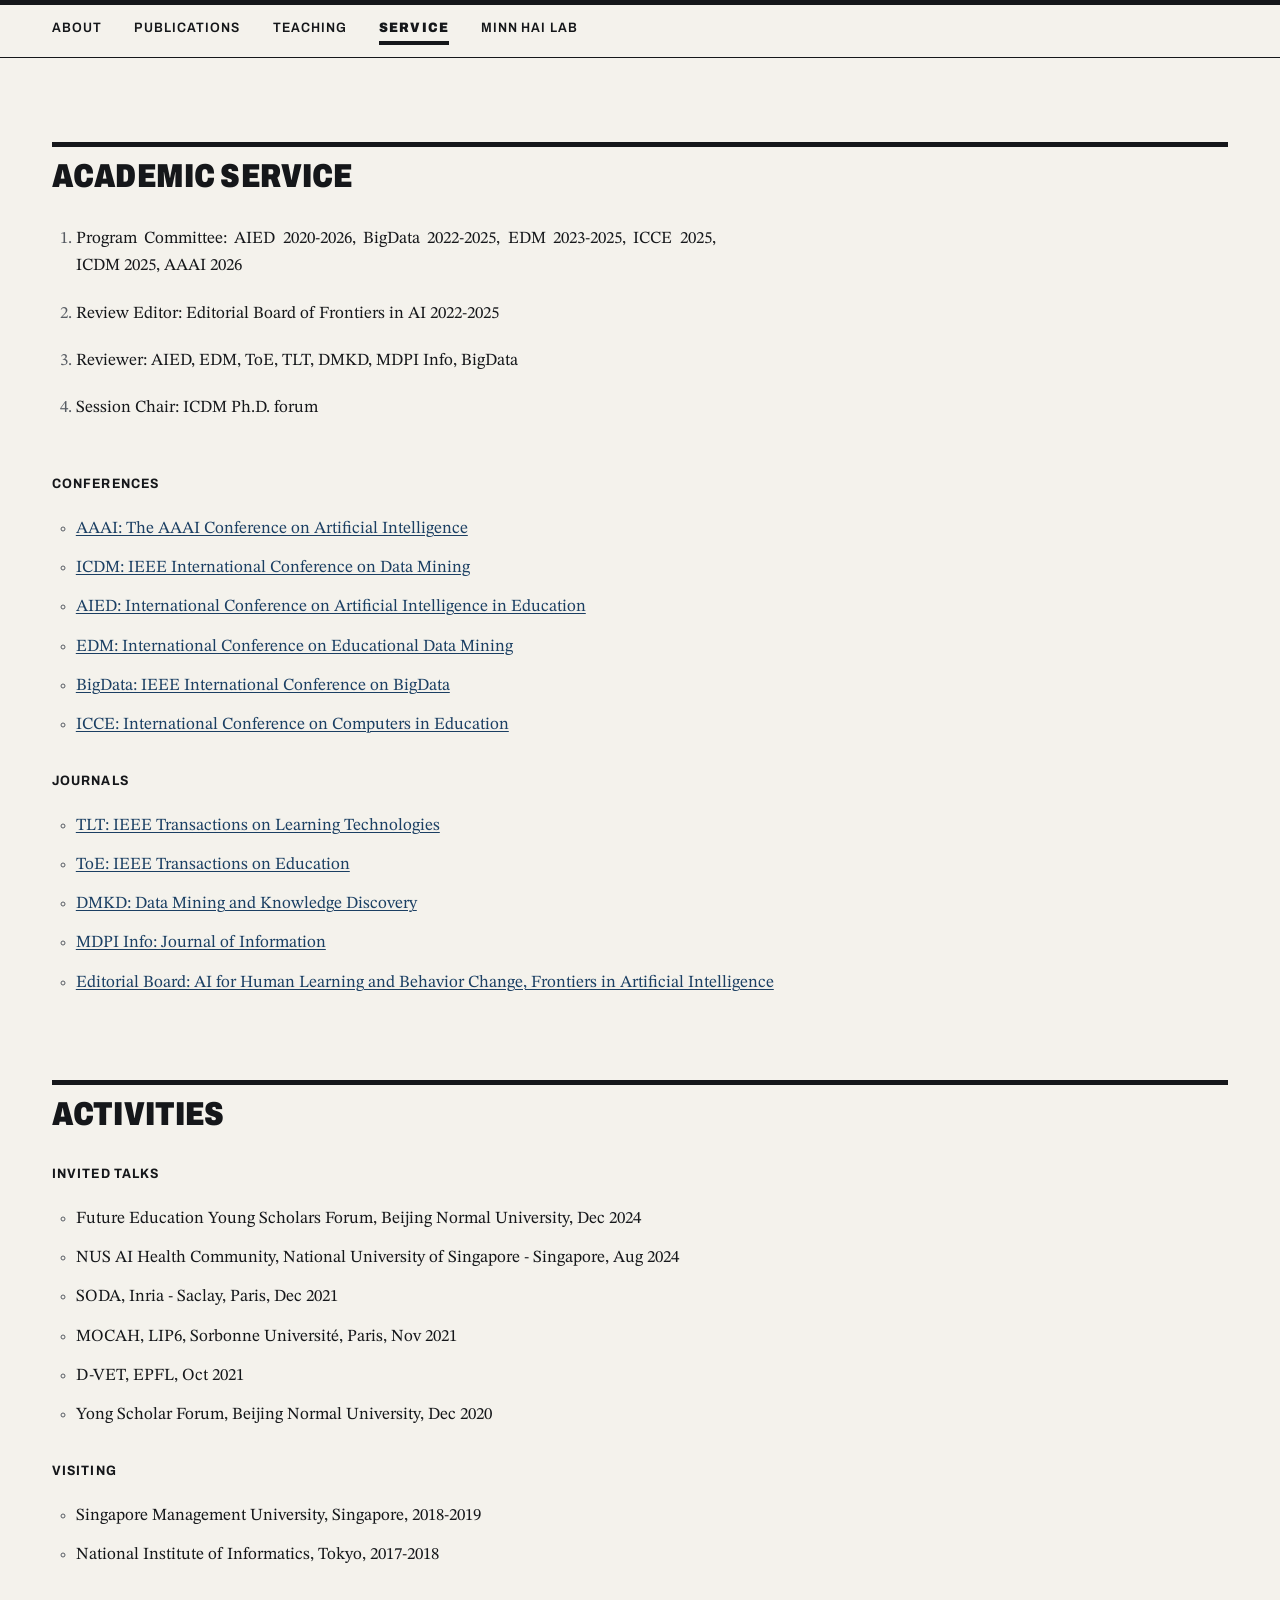
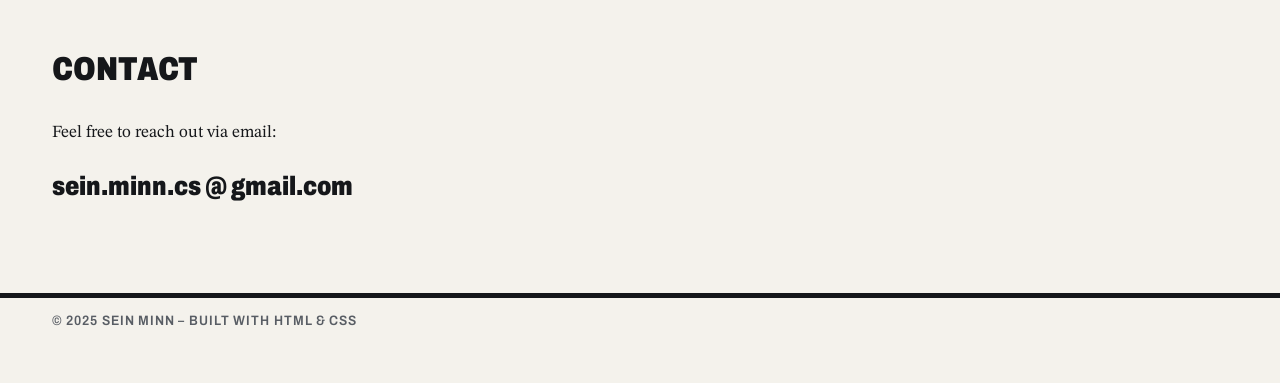
==== commit 3cdcf77d: "feat: adjust the content paragraphunder the line" ====
--- a/activities.html
+++ b/activities.html
@@ -16,7 +16,7 @@
       <a href="publications.html">Publications</a>
       <a href="teaching.html">Teaching</a>
       <a href="activities.html" aria-current="page">Service</a>
-      <a href="lab.html">HI+AI Lab</a>
+      <a href="lab.html">MINN HAI Lab</a>
     </nav>
   </header>
 
--- a/styles.css
+++ b/styles.css
@@ -576,6 +576,67 @@
    that few opens holes. The display size steps down so more words fit, and the
    hyphenation limits relax so the renderer can actually fill a line instead of
    stretching the spaces. */
+/* Wide screens. The frame grows so the page fills, and the extra width goes
+   into a second column rather than into longer lines — which is what a
+   broadsheet does with a big sheet of paper. */
+@media (min-width: 1200px) {
+  :root {
+    --frame: 76rem;
+  }
+
+  /* The portrait no longer eats into the reading measure: the bio gets its own
+     full column beside it, so the lines lengthen to a comfortable measure
+     instead of the 51 characters they were squeezed to. */
+  .col > .profile {
+    max-width: calc(var(--measure) + var(--portrait) + var(--s5));
+  }
+
+  .profile {
+    grid-template-columns: var(--portrait) minmax(0, var(--measure));
+  }
+}
+
+@media (min-width: 1320px) {
+  /* Briefs, citations and venue lists are short, independent entries — exactly
+     what a newspaper sets in columns. Continuous prose (the bio, the
+     recruitment notice, project descriptions) stays single-column, because
+     reading that in columns means going down the page and back up again. */
+  .col > .news-list,
+  .col > .citation-list,
+  .col > .venues,
+  .col > .project,
+  .project > .citation-list {
+    max-width: none;
+  }
+
+  .news-list,
+  .citation-list,
+  .venues {
+    columns: 2;
+    column-gap: var(--s7);
+    column-rule: var(--rule-hair) solid var(--rule);
+  }
+
+  .news-list li,
+  .citation-list li,
+  .venues > li {
+    break-inside: avoid;
+  }
+
+  /* The lab's prose blocks are single long paragraphs. At this width they set
+     in two columns like any newspaper feature, rather than leaving half the
+     sheet blank at a measure that cannot grow any further without hurting.
+     The bio and the recruitment notice are excluded: the bio already sits in a
+     column beside the portrait, and the notice interleaves prose with lists
+     that must be read straight through. */
+  .col > .lede,
+  .project > .lede {
+    max-width: none;
+    columns: 2;
+    column-gap: var(--s7);
+  }
+}
+
 @media (max-width: 599px) {
   .epigraph p {
     font-size: clamp(1.15rem, 4.6vw, 1.5rem);
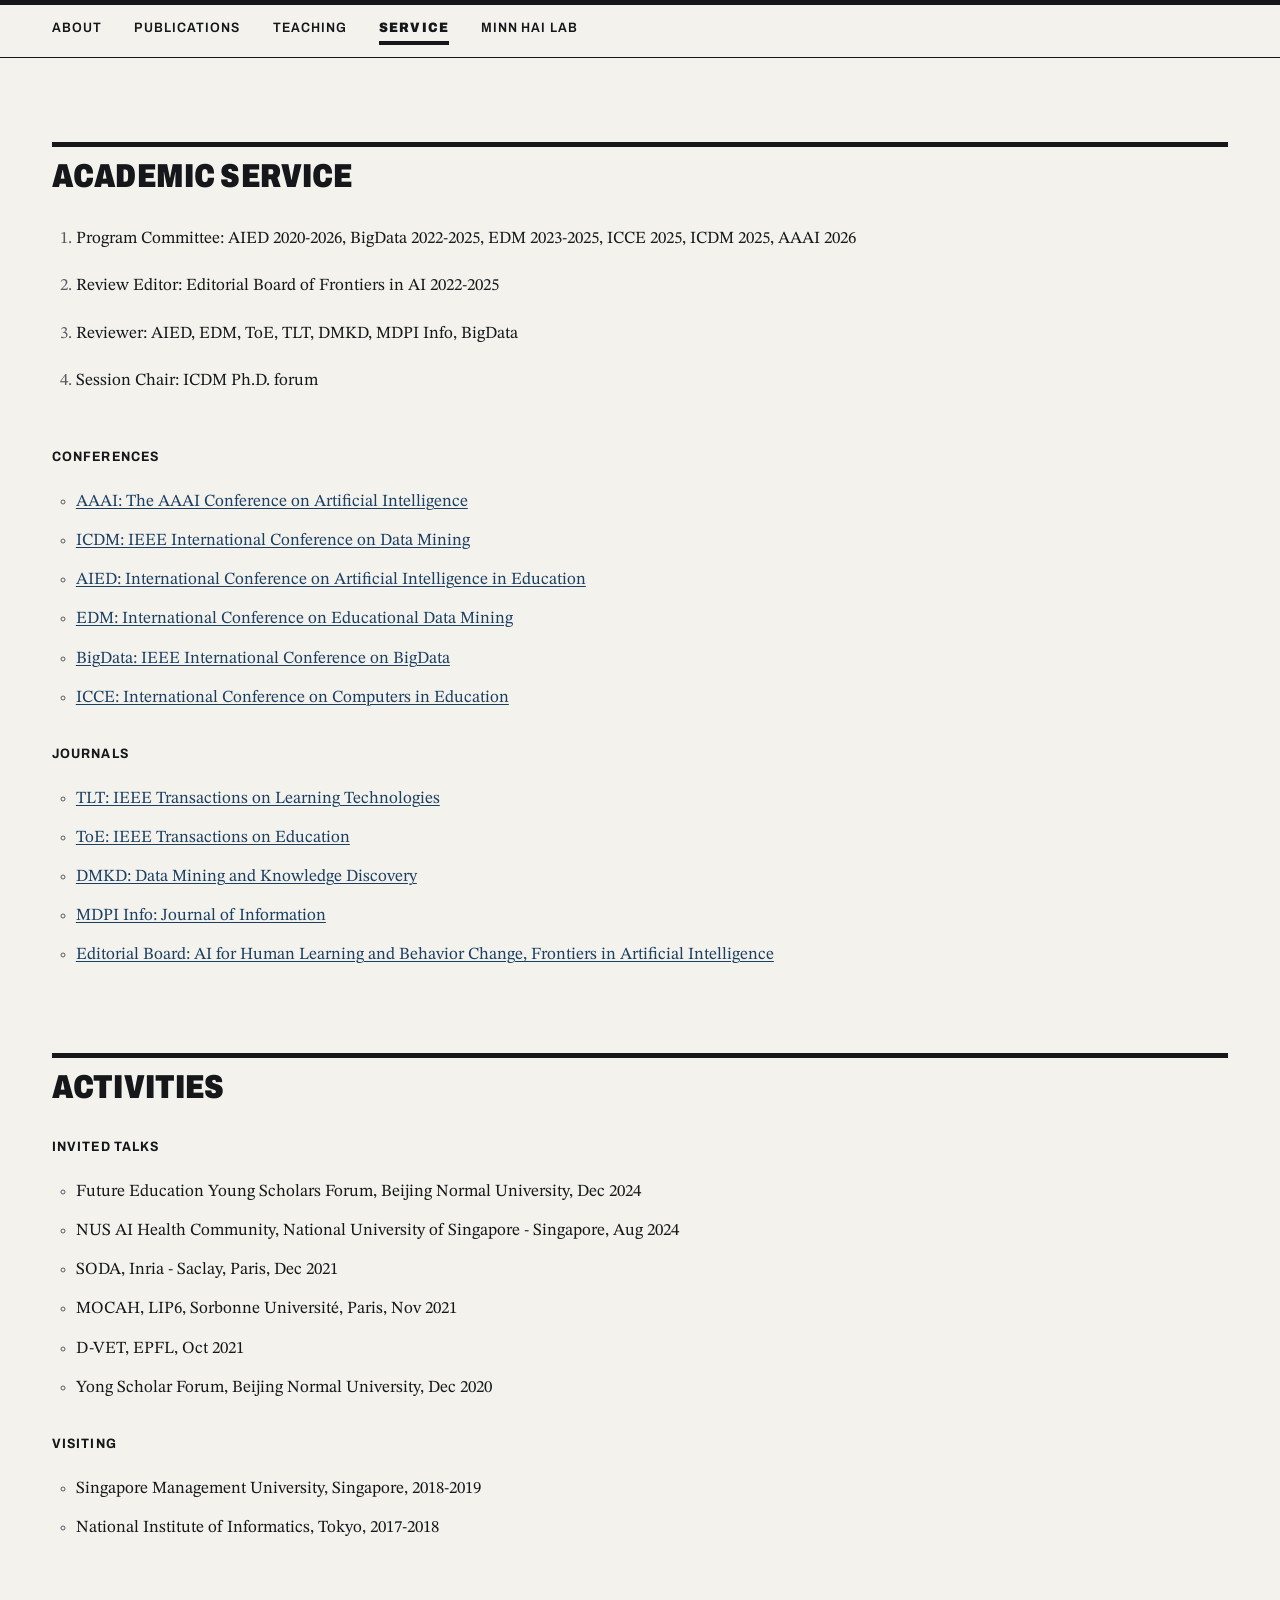
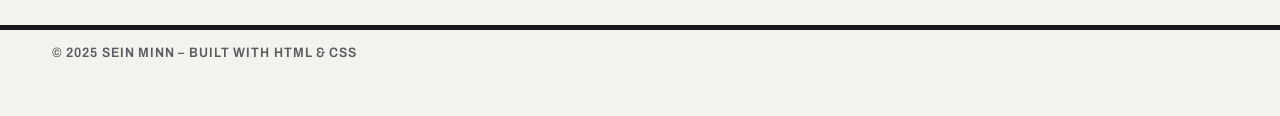
==== commit f98cdf9e: "Delete contact section from activities.html Removed contact section from activities.html" ====
--- a/activities.html
+++ b/activities.html
@@ -79,11 +79,7 @@
       </ul>
     </section>
 
-    <section id="contact" class="col closing">
-      <h2>Contact</h2>
-      <p>Feel free to reach out via email:</p>
-      <p class="contact-email">sein.minn.cs @ gmail.com</p>
-    </section>
+   
   </main>
 
   <footer class="site-footer">
--- a/styles.css
+++ b/styles.css
@@ -429,16 +429,8 @@
   padding-top: 0;
 }
 
-.recruit-label {
-  margin-bottom: var(--s2);
-}
-
-p:has(+ .recruit-label) {
-  margin-bottom: var(--s6);
-}
-
-/* The requirements were authored as markdown checkboxes ("- [ ]") that plain
-   HTML renders literally. They are a real list now. */
+/* The application requirements, set as a real list rather than the dashes they
+   were written with. */
 .requirements {
   margin-bottom: var(--s3);
 }
@@ -447,10 +439,11 @@
   margin-bottom: var(--s2);
 }
 
-/* The deadline closing each list qualifies the whole list, not one item, so it
-   sits outside it at the same indent. */
-.req-note {
-  padding-left: 1.4em;
+/* A bare URL is one unbreakable word. In justified prose it would stretch the
+   line around it and push past the screen edge on a phone, so it is allowed to
+   break mid-string. */
+.url {
+  overflow-wrap: anywhere;
 }
 
 /* --- Contact -------------------------------------------------------------- */
@@ -483,6 +476,16 @@
 
 .site-footer .frame {
   padding-top: var(--s3);
+}
+
+/* When a page ends on the full-bleed band, the band's own heavy rule already
+   closes the page. The footer's section gap and its own rule would then frame
+   84px of nothing between two identical rules, so both are dropped and the
+   footer sits straight under the band — which looks exactly like the footer
+   rule on every other page, because the weights match. */
+main:has(> .recruit-band:last-child) + .site-footer {
+  margin-top: 0;
+  border-top: 0;
 }
 
 /* --- Page overrides ------------------------------------------------------- */
@@ -576,64 +579,30 @@
    that few opens holes. The display size steps down so more words fit, and the
    hyphenation limits relax so the renderer can actually fill a line instead of
    stretching the spaces. */
-/* Wide screens. The frame grows so the page fills, and the extra width goes
-   into a second column rather than into longer lines — which is what a
-   broadsheet does with a big sheet of paper. */
+/* Wide screens: one column, running the full width of the page.
+
+   Worth knowing: at this width a line carries roughly 120-140 characters,
+   against the 60-75 that is comfortable to read — the eye loses its place
+   returning to the start of the next line. The owner asked for a single
+   full-width column over both a narrower measure and a two-column set, so the
+   measure caps are lifted here rather than enforced. */
 @media (min-width: 1200px) {
   :root {
-    --frame: 76rem;
-  }
-
-  /* The portrait no longer eats into the reading measure: the bio gets its own
-     full column beside it, so the lines lengthen to a comfortable measure
-     instead of the 51 characters they were squeezed to. */
-  .col > .profile {
-    max-width: calc(var(--measure) + var(--portrait) + var(--s5));
+    --frame: 84rem;
+  }
+
+  /* `.col > .news-list` carries a more specific cap in the base rules, so it
+     has to be named here or it stays narrow while everything else widens. */
+  .col > *,
+  .col > .news-list,
+  .lede,
+  .news-list li,
+  .citation-list li {
+    max-width: none;
   }
 
   .profile {
-    grid-template-columns: var(--portrait) minmax(0, var(--measure));
-  }
-}
-
-@media (min-width: 1320px) {
-  /* Briefs, citations and venue lists are short, independent entries — exactly
-     what a newspaper sets in columns. Continuous prose (the bio, the
-     recruitment notice, project descriptions) stays single-column, because
-     reading that in columns means going down the page and back up again. */
-  .col > .news-list,
-  .col > .citation-list,
-  .col > .venues,
-  .col > .project,
-  .project > .citation-list {
-    max-width: none;
-  }
-
-  .news-list,
-  .citation-list,
-  .venues {
-    columns: 2;
-    column-gap: var(--s7);
-    column-rule: var(--rule-hair) solid var(--rule);
-  }
-
-  .news-list li,
-  .citation-list li,
-  .venues > li {
-    break-inside: avoid;
-  }
-
-  /* The lab's prose blocks are single long paragraphs. At this width they set
-     in two columns like any newspaper feature, rather than leaving half the
-     sheet blank at a measure that cannot grow any further without hurting.
-     The bio and the recruitment notice are excluded: the bio already sits in a
-     column beside the portrait, and the notice interleaves prose with lists
-     that must be read straight through. */
-  .col > .lede,
-  .project > .lede {
-    max-width: none;
-    columns: 2;
-    column-gap: var(--s7);
+    grid-template-columns: var(--portrait) 1fr;
   }
 }
 
